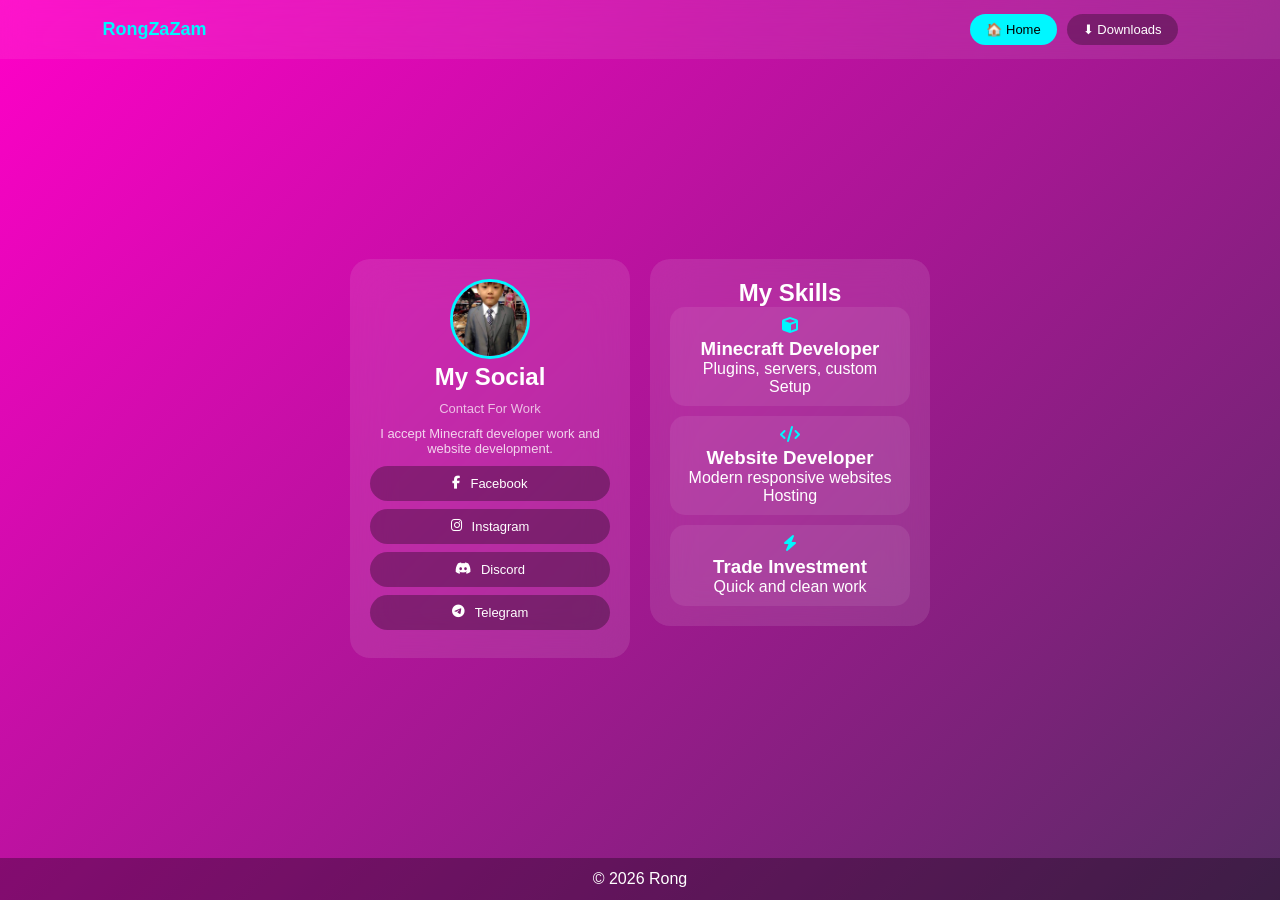
==== index.html @ 2b0e3d94 "Add files via upload" ====
<!DOCTYPE html>
<html lang="en">
<head>
<meta charset="UTF-8">
<meta name="viewport" content="width=device-width, initial-scale=1.0">
<title>RongZaZam</title>

<link rel="stylesheet" href="https://cdnjs.cloudflare.com/ajax/libs/font-awesome/6.5.0/css/all.min.css">
<link rel="stylesheet" href="style.css">
</head>

<body>

<div class="bg"></div>

<nav class="navbar">
    <h1 class="logo">RongZaZam</h1>

    <div class="nav-links">
        <a href="index.html" class="nav-btn active">🏠 Home</a>
        <a href="download.html" class="nav-btn">⬇ Downloads</a>
    </div>
</nav>

<section>
    <div class="container">

        <div class="glass-card">

            <img src="rong.png" class="avatar">

            <h2>My Social</h2>
            <p class="tag">Contact For Work</p>

            <p class="work-text">
                I accept Minecraft developer work and website development.
            </p>

            <div class="socials">

                <a href="https://www.facebook.com/rong.zazam/" class="social-btn fb">
                    <i class="fa-brands fa-facebook-f"></i> Facebook
                </a>

                <a href="https://www.instagram.com/rongzazam?igsh=MXVvOTlrZjE0a3ZzOQ%3D%3D&utm_source=qr" class="social-btn ig">
                    <i class="fa-brands fa-instagram"></i> Instagram
                </a>

                <a href="https://discord.gg/sbWybHyK" class="social-btn dc">
                    <i class="fa-brands fa-discord"></i> Discord
                </a>

                <a href="https://t.me/rong_kim" class="social-btn tg">
                    <i class="fa-brands fa-telegram"></i> Telegram
                </a>

            </div>

        </div>

        <div class="glass-card">

            <h2>My Skills</h2>

            <div class="features">

                <div class="feature-card">
                    <i class="fa-solid fa-cube"></i>
                    <h3>Minecraft Developer</h3>
                    <p>Plugins, servers, custom Setup</p>
                </div>

                <div class="feature-card">
                    <i class="fa-solid fa-code"></i>
                    <h3>Website Developer</h3>
                    <p>Modern responsive websites Hosting</p>
                </div>

                <div class="feature-card">
                    <i class="fa-solid fa-bolt"></i>
                    <h3>Trade Investment</h3>
                    <p>Quick and clean work</p>
                </div>

            </div>

        </div>

    </div>
</section>

<footer>
    <p>© 2026 Rong</p>
</footer>

<script src="script.js"></script>

</body>
</html>
---- style.css ----
* {
    margin: 0;
    padding: 0;
    box-sizing: border-box;
    font-family: 'Segoe UI', sans-serif;
}

body {
    color: white;
    min-height: 100vh;
    display: flex;
    flex-direction: column;
    overflow-x: hidden;
}

.bg {
    position: fixed;
    width: 100%;
    height: 100%;
    background: linear-gradient(-45deg, #0f2027, #00f7ff, #203a43, #ff00c8);
    background-size: 400% 400%;
    animation: move 10s ease infinite;
    z-index: -1;
}

@keyframes move {
    0% {background-position: 0%}
    50% {background-position: 100%}
    100% {background-position: 0%}
}

.navbar {
    display: flex;
    justify-content: space-between;
    align-items: center;
    padding: 14px 8%;
    background: rgba(255,255,255,0.08);
    backdrop-filter: blur(15px);
}

.logo {
    font-size: 18px;
    color: #00f7ff;
}

.nav-links {
    display: flex;
    gap: 10px;
}

.nav-btn {
    padding: 8px 16px;
    border-radius: 25px;
    text-decoration: none;
    color: white;
    background: rgba(0,0,0,0.3);
    font-size: 13px;
}

.nav-btn:hover {
    background: #00f7ff;
    color: black;
}

.nav-btn.active {
    background: #00f7ff;
    color: black;
}

section {
    flex: 1;
    display: flex;
    justify-content: center;
    align-items: center;
    padding: 20px;
}

.container {
    display: flex;
    gap: 20px;
    align-items: flex-start;
    justify-content: center;
}

.glass-card {
    width: 280px;
    background: rgba(255,255,255,0.1);
    backdrop-filter: blur(20px);
    border-radius: 20px;
    padding: 20px;
    text-align: center;
}

.avatar {
    width: 80px;
    height: 80px;
    border-radius: 50%;
    object-fit: cover;
    border: 3px solid #00f7ff;
}

.tag {
    opacity: 0.7;
    font-size: 13px;
    margin: 10px 0;
}

.work-text {
    font-size: 13px;
    opacity: 0.8;
    margin-bottom: 10px;
}

.socials {
    margin-top: 10px;
}

.social-btn {
    display: flex;
    justify-content: center;
    gap: 10px;
    margin: 8px auto;
    padding: 10px;
    border-radius: 25px;
    text-decoration: none;
    color: white;
    background: rgba(0,0,0,0.3);
    font-size: 13px;
}

.fb:hover { background: #1877F2; }
.ig:hover { background: #E1306C; }
.dc:hover { background: #5865F2; }
.tg:hover { background: #24A1DE; }

.features {
    display: flex;
    flex-direction: column;
    gap: 10px;
}

.feature-card {
    background: rgba(255,255,255,0.08);
    padding: 10px;
    border-radius: 15px;
}

.feature-card i {
    color: #00f7ff;
    margin-bottom: 5px;
}

.downloads {
    margin-top: 10px;
}

.download-item {
    background: rgba(255,255,255,0.08);
    padding: 12px;
    border-radius: 15px;
    margin-top: 10px;
}

.download-btn {
    display: inline-block;
    padding: 8px 14px;
    margin-top: 8px;
    background: #00f7ff;
    color: black;
    border-radius: 20px;
    text-decoration: none;
    font-size: 13px;
}

.download-btn.disabled {
    background: gray;
    pointer-events: none;
    opacity: 0.6;
}

footer {
    text-align: center;
    padding: 12px;
    background: rgba(0,0,0,0.3);
    margin-top: auto;
}

@media(max-width: 700px) {
    .container {
        flex-direction: column;
        align-items: center;
    }

    .glass-card {
        width: 90%;
    }
}
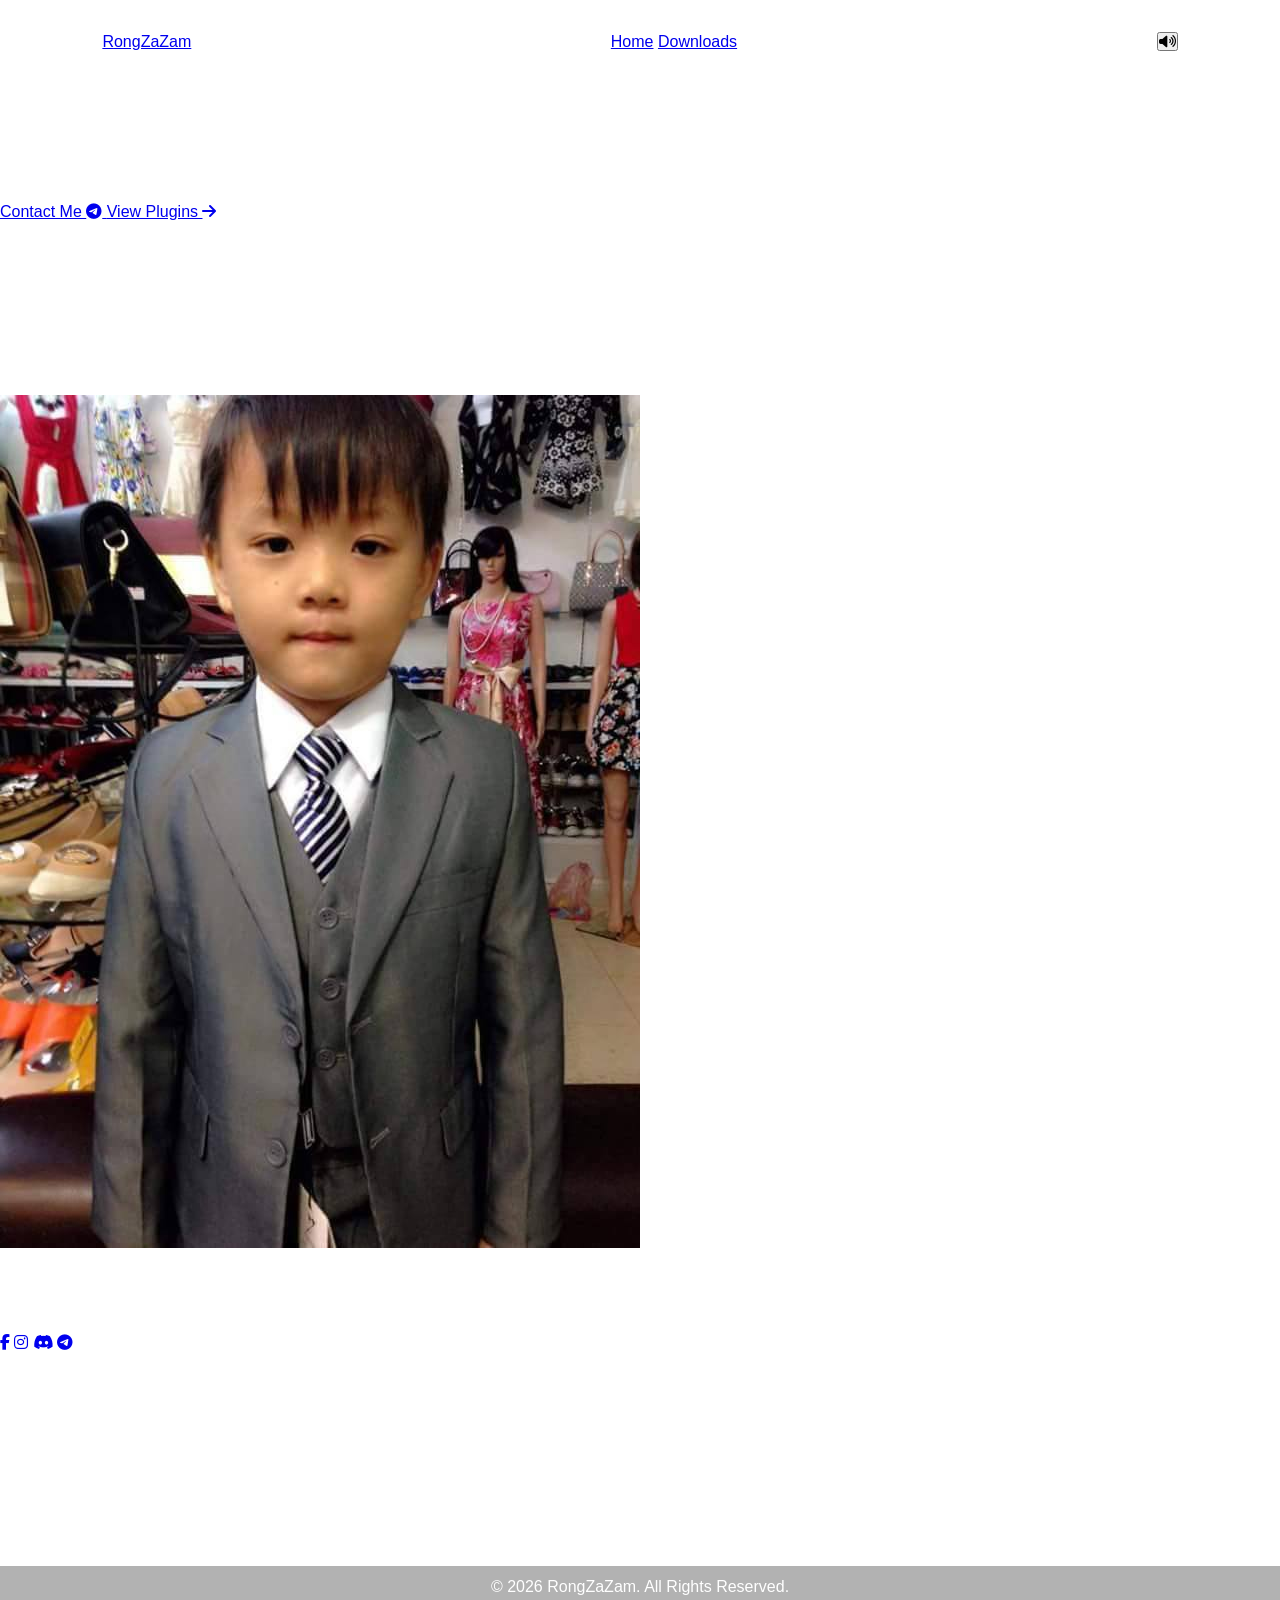
==== commit aaabf622: "Update index.html" ====
--- a/index.html
+++ b/index.html
@@ -3,7 +3,7 @@
 <head>
 <meta charset="UTF-8">
 <meta name="viewport" content="width=device-width, initial-scale=1.0">
-<title>RongZaZam</title>
+<title>RongZaZam |</title>
 
 <link rel="stylesheet" href="https://cdnjs.cloudflare.com/ajax/libs/font-awesome/6.5.0/css/all.min.css">
 <link rel="stylesheet" href="style.css">
@@ -11,89 +11,150 @@
 
 <body>
 
-<div class="bg"></div>
+<div class="bg-grid"></div>
+<div class="glow glow-1"></div>
+<div class="glow glow-2"></div>
+
+<audio id="bgMusic" src="song.mp3" loop autoplay></audio>
+
+<div class="loader" id="loader">
+    <div class="loader-box">
+        <span></span>
+        <p>Loading...</p>
+    </div>
+</div>
 
 <nav class="navbar">
-    <h1 class="logo">RongZaZam</h1>
+    <a href="index.html" class="brand">
+        <span>R</span>ongZaZam
+    </a>
 
-    <div class="nav-links">
-        <a href="index.html" class="nav-btn active">🏠 Home</a>
-        <a href="download.html" class="nav-btn">⬇ Downloads</a>
+    <div class="nav-menu">
+        <a href="index.html" class="active">Home</a>
+        <a href="download.html">Downloads</a>
     </div>
+
+    <button class="music-btn" onclick="toggleMusic()" id="musicBtn">
+        <i class="fa-solid fa-volume-high"></i>
+    </button>
 </nav>
 
-<section>
-    <div class="container">
+<main class="hero">
 
-        <div class="glass-card">
+    <div class="hero-left">
+        <p class="mini-title">Minecraft Dev • Web Dev • Creator</p>
 
-            <img src="rong.png" class="avatar">
+        <h1>
+            Building Clean<br>
+            <span>Digital Systems</span>
+        </h1>
 
-            <h2>My Social</h2>
-            <p class="tag">Contact For Work</p>
+        <h2 class="typing-line">
+            I am <span id="typingText"></span>
+        </h2>
 
-            <p class="work-text">
-                I accept Minecraft developer work and website development.
-            </p>
+        <p class="hero-desc">
+            I create Minecraft server setups custom plugins modern websites,
+            dashboards stores and online systems for communities and creators.
+        </p>
 
-            <div class="socials">
+        <div class="hero-buttons">
+            <a href="https://t.me/rong_kim" class="primary-btn">
+                Contact Me
+                <i class="fa-brands fa-telegram"></i>
+            </a>
 
-                <a href="https://www.facebook.com/rong.zazam/" class="social-btn fb">
-                    <i class="fa-brands fa-facebook-f"></i> Facebook
-                </a>
+            <a href="download.html" class="secondary-btn">
+                View Plugins
+                <i class="fa-solid fa-arrow-right"></i>
+            </a>
+        </div>
 
-                <a href="https://www.instagram.com/rongzazam?igsh=MXVvOTlrZjE0a3ZzOQ%3D%3D&utm_source=qr" class="social-btn ig">
-                    <i class="fa-brands fa-instagram"></i> Instagram
-                </a>
-
-                <a href="https://discord.gg/sbWybHyK" class="social-btn dc">
-                    <i class="fa-brands fa-discord"></i> Discord
-                </a>
-
-                <a href="https://t.me/rong_kim" class="social-btn tg">
-                    <i class="fa-brands fa-telegram"></i> Telegram
-                </a>
-
+        <div class="stats">
+            <div class="stat-box">
+                <i class="fa-solid fa-server"></i>
+                <h3>Minecraft Systems</h3>
+                <p>Custom plugins server setup ranks configs and gameplay systems.</p>
             </div>
 
+            <div class="stat-box">
+                <i class="fa-solid fa-laptop-code"></i>
+                <h3>Web Development</h3>
+                <p>Modern responsive websites hosting panels and clean UI pages.</p>
+            </div>
+
+            <div class="stat-box">
+                <i class="fa-solid fa-bolt"></i>
+                <h3>Fast Delivery</h3>
+                <p>Quick response active support clean work and smooth results.</p>
+            </div>
+        </div>
+    </div>
+
+    <div class="hero-right">
+        <div class="profile-card">
+            <div class="profile-banner"></div>
+
+            <div class="profile-content">
+                <img src="rong.png" class="profile-img" alt="RongZaZam">
+
+                <h2>RongZaZam</h2>
+                <p class="role">Developer & Creator</p>
+
+                <div class="available">
+                    <span></span>
+                    Available for work
+                </div>
+
+                <div class="profile-tags">
+                    <small>Minecraft</small>
+                    <small>Website</small>
+                    <small>Plugins</small>
+                </div>
+
+                <div class="social-grid">
+                    <a href="https://www.facebook.com/rong.zazam/"><i class="fa-brands fa-facebook-f"></i></a>
+                    <a href="https://www.instagram.com/rongzazam?igsh=MXVvOTlrZjE0a3ZzOQ%3D%3D&utm_source=qr"><i class="fa-brands fa-instagram"></i></a>
+                    <a href="https://discord.gg/sbWybHyK"><i class="fa-brands fa-discord"></i></a>
+                    <a href="https://t.me/rong_kim"><i class="fa-brands fa-telegram"></i></a>
+                </div>
+            </div>
+        </div>
+    </div>
+
+</main>
+
+<section class="services">
+    <div class="section-title">
+        <p>Services</p>
+        <h2>What I Can Build</h2>
+    </div>
+
+    <div class="service-grid">
+        <div class="service-card">
+            <div class="service-icon"><i class="fa-solid fa-cube"></i></div>
+            <h3>Minecraft Server Setup</h3>
+            <p>Ranks, permissions plugins shops crates menus configs and protection.</p>
         </div>
 
-        <div class="glass-card">
-
-            <h2>My Skills</h2>
-
-            <div class="features">
-
-                <div class="feature-card">
-                    <i class="fa-solid fa-cube"></i>
-                    <h3>Minecraft Developer</h3>
-                    <p>Plugins, servers, custom Setup</p>
-                </div>
-
-                <div class="feature-card">
-                    <i class="fa-solid fa-code"></i>
-                    <h3>Website Developer</h3>
-                    <p>Modern responsive websites Hosting</p>
-                </div>
-
-                <div class="feature-card">
-                    <i class="fa-solid fa-bolt"></i>
-                    <h3>Trade Investment</h3>
-                    <p>Quick and clean work</p>
-                </div>
-
-            </div>
-
+        <div class="service-card">
+            <div class="service-icon"><i class="fa-solid fa-code"></i></div>
+            <h3>Website Development</h3>
+            <p>Portfolio store landing page dashboard login/register and responsive UI.</p>
         </div>
 
+        <div class="service-card">
+            <div class="service-icon"><i class="fa-solid fa-wand-magic-sparkles"></i></div>
+            <h3>Custom Systems</h3>
+            <p>Order systems Discord/Telegram links payment flow panels and automation ideas.</p>
+        </div>
     </div>
 </section>
 
 <footer>
-    <p>© 2026 Rong</p>
+    <p>© 2026 RongZaZam. All Rights Reserved.</p>
 </footer>
 
 <script src="script.js"></script>
-
 </body>
-</html>+</html>
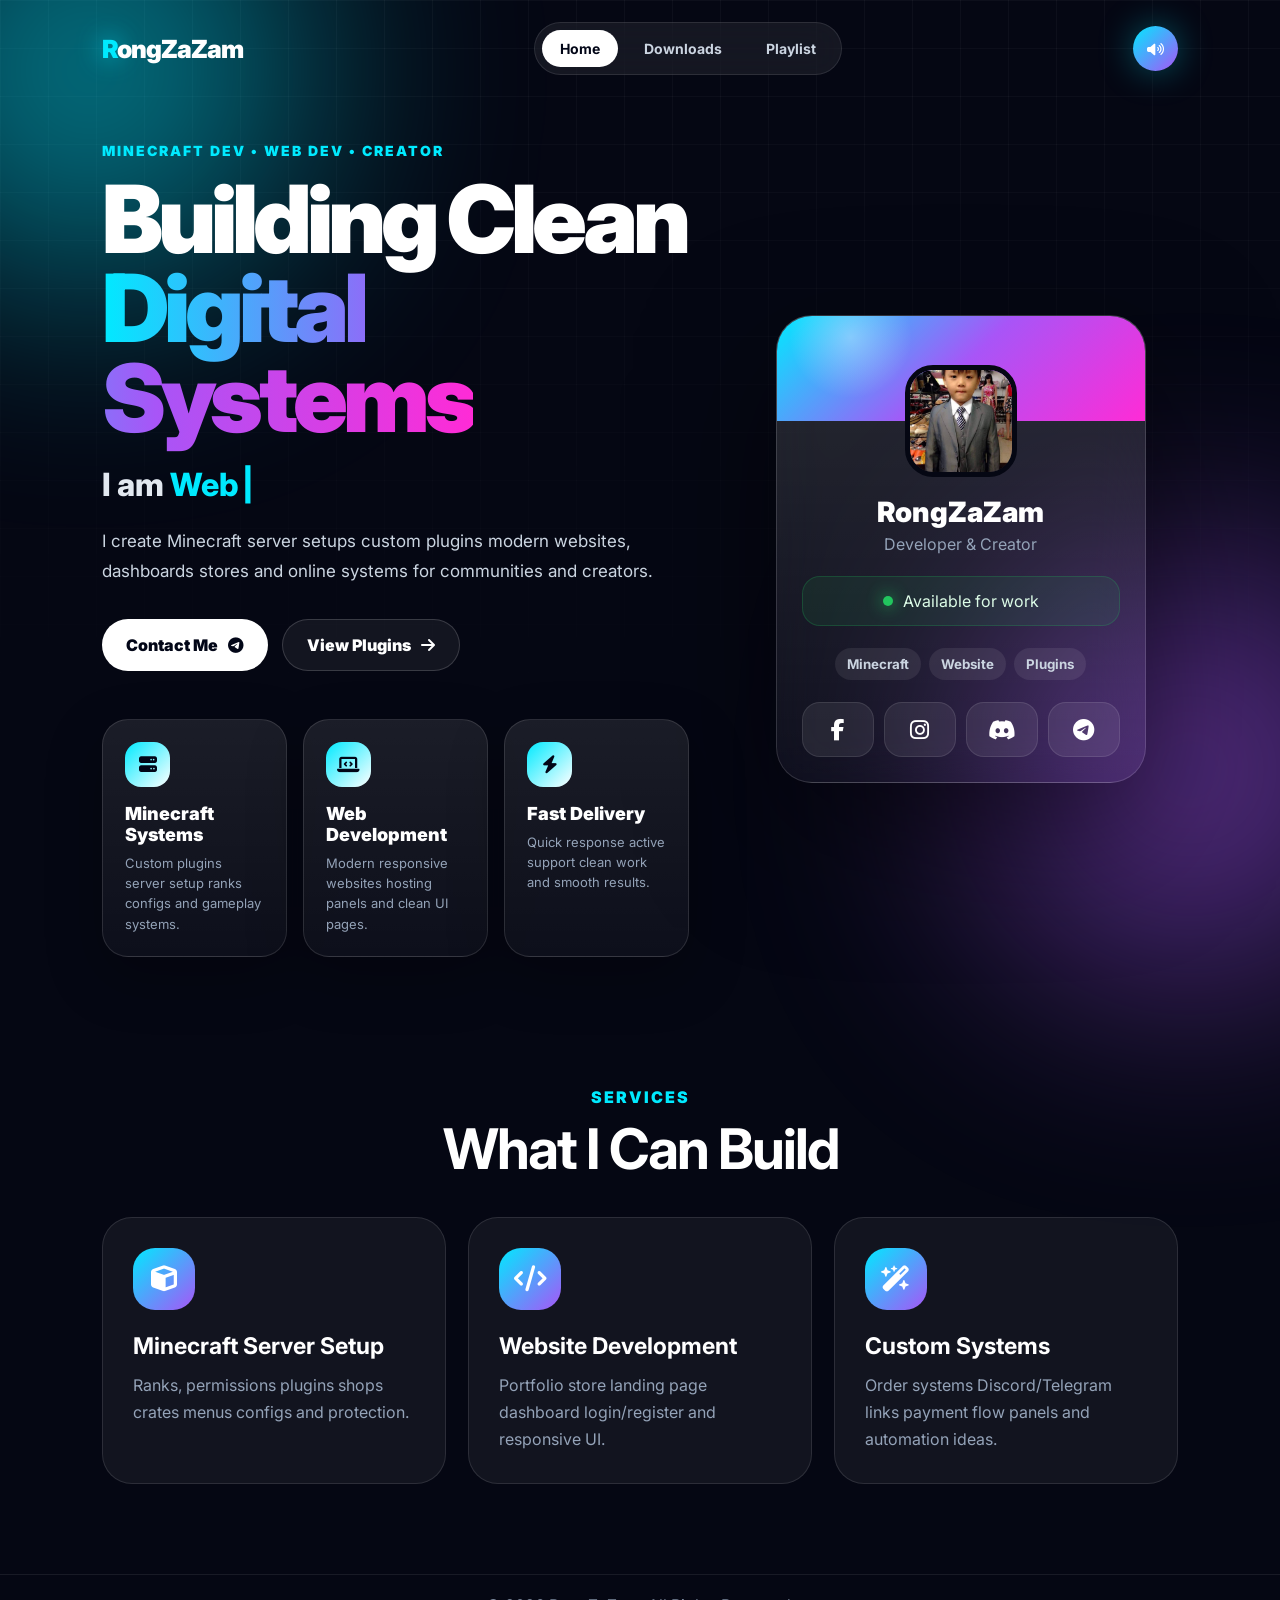
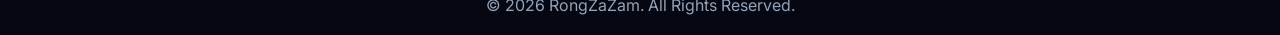
==== commit 3b6423aa: "Update index.html" ====
--- a/index.html
+++ b/index.html
@@ -32,6 +32,7 @@
     <div class="nav-menu">
         <a href="index.html" class="active">Home</a>
         <a href="download.html">Downloads</a>
+        <a href="playlist.html">Playlist</a>
     </div>
 
     <button class="music-btn" onclick="toggleMusic()" id="musicBtn">
--- a/style.css
+++ b/style.css
@@ -1,197 +1,660 @@
+@import url('https://fonts.googleapis.com/css2?family=Inter:wght@400;500;600;700;800;900&display=swap');
+
 * {
     margin: 0;
     padding: 0;
     box-sizing: border-box;
-    font-family: 'Segoe UI', sans-serif;
+    font-family: Inter, "Segoe UI", Arial, sans-serif;
+}
+
+html {
+    scroll-behavior: smooth;
 }
 
 body {
+    min-height: 100vh;
+    background: #050713;
     color: white;
-    min-height: 100vh;
-    display: flex;
-    flex-direction: column;
     overflow-x: hidden;
 }
 
-.bg {
+.bg-grid {
     position: fixed;
+    inset: 0;
+    background:
+        linear-gradient(rgba(255,255,255,0.035) 1px, transparent 1px),
+        linear-gradient(90deg, rgba(255,255,255,0.035) 1px, transparent 1px);
+    background-size: 48px 48px;
+    mask-image: linear-gradient(to bottom, black, transparent 85%);
+    z-index: -5;
+}
+
+.glow {
+    position: fixed;
+    width: 420px;
+    height: 420px;
+    border-radius: 50%;
+    filter: blur(120px);
+    opacity: 0.5;
+    z-index: -4;
+}
+
+.glow-1 {
+    top: -140px;
+    left: -120px;
+    background: #00eaff;
+}
+
+.glow-2 {
+    right: -120px;
+    bottom: -80px;
+    background: #a855f7;
+}
+
+.loader {
+    position: fixed;
+    inset: 0;
+    background: #050713;
+    display: flex;
+    align-items: center;
+    justify-content: center;
+    z-index: 999;
+    transition: 0.4s ease;
+}
+
+.loader.hide {
+    opacity: 0;
+    pointer-events: none;
+}
+
+.loader-box {
+    text-align: center;
+}
+
+.loader-box span {
+    display: block;
+    width: 48px;
+    height: 48px;
+    margin: 0 auto 14px;
+    border: 4px solid rgba(255,255,255,0.12);
+    border-top-color: #00eaff;
+    border-radius: 50%;
+    animation: spin 0.8s linear infinite;
+}
+
+.loader-box p {
+    color: #94a3b8;
+    font-size: 14px;
+}
+
+@keyframes spin {
+    to { transform: rotate(360deg); }
+}
+
+.navbar {
     width: 100%;
-    height: 100%;
-    background: linear-gradient(-45deg, #0f2027, #00f7ff, #203a43, #ff00c8);
-    background-size: 400% 400%;
-    animation: move 10s ease infinite;
-    z-index: -1;
-}
-
-@keyframes move {
-    0% {background-position: 0%}
-    50% {background-position: 100%}
-    100% {background-position: 0%}
-}
-
-.navbar {
-    display: flex;
+    padding: 22px 8%;
+    display: flex;
+    align-items: center;
     justify-content: space-between;
-    align-items: center;
-    padding: 14px 8%;
-    background: rgba(255,255,255,0.08);
-    backdrop-filter: blur(15px);
-}
-
-.logo {
-    font-size: 18px;
-    color: #00f7ff;
-}
-
-.nav-links {
-    display: flex;
-    gap: 10px;
-}
-
-.nav-btn {
-    padding: 8px 16px;
-    border-radius: 25px;
+    gap: 18px;
+    position: relative;
+    z-index: 10;
+}
+
+.brand {
     text-decoration: none;
     color: white;
-    background: rgba(0,0,0,0.3);
+    font-size: 25px;
+    font-weight: 900;
+    letter-spacing: -1px;
+}
+
+.brand span {
+    color: #00eaff;
+    text-shadow: 0 0 25px rgba(0,234,255,0.8);
+}
+
+.nav-menu {
+    display: flex;
+    align-items: center;
+    gap: 8px;
+    padding: 7px;
+    border-radius: 999px;
+    background: rgba(255,255,255,0.065);
+    border: 1px solid rgba(255,255,255,0.1);
+    backdrop-filter: blur(18px);
+}
+
+.nav-menu a {
+    text-decoration: none;
+    color: #cbd5e1;
+    padding: 10px 18px;
+    border-radius: 999px;
+    font-size: 14px;
+    font-weight: 700;
+    transition: 0.25s ease;
+}
+
+.nav-menu a:hover,
+.nav-menu a.active {
+    background: white;
+    color: #020617;
+}
+
+.music-btn {
+    width: 45px;
+    height: 45px;
+    border: none;
+    border-radius: 50%;
+    cursor: pointer;
+    color: white;
+    background: linear-gradient(135deg, #00eaff, #a855f7);
+    box-shadow: 0 0 35px rgba(0,234,255,0.35);
+    transition: 0.25s ease;
+}
+
+.music-btn:hover {
+    transform: translateY(-3px) scale(1.05);
+}
+
+.hero {
+    min-height: calc(100vh - 100px);
+    padding: 45px 8% 70px;
+    display: grid;
+    grid-template-columns: 1.15fr 0.85fr;
+    gap: 55px;
+    align-items: center;
+}
+
+.mini-title {
+    color: #00eaff;
+    font-size: 14px;
+    font-weight: 900;
+    letter-spacing: 2px;
+    text-transform: uppercase;
+    margin-bottom: 16px;
+}
+
+.hero-left h1 {
+    font-size: clamp(50px, 8vw, 94px);
+    line-height: 0.95;
+    letter-spacing: -5px;
+    font-weight: 900;
+}
+
+.hero-left h1 span {
+    background: linear-gradient(90deg, #00eaff, #a855f7, #ff2bd6);
+    -webkit-background-clip: text;
+    color: transparent;
+}
+
+.typing-line {
+    margin-top: 22px;
+    font-size: clamp(20px, 3vw, 32px);
+    color: #e2e8f0;
+    font-weight: 800;
+}
+
+.typing-line span {
+    color: #00eaff;
+}
+
+.typing-line span::after {
+    content: "|";
+    margin-left: 3px;
+    animation: blink 0.8s infinite;
+}
+
+@keyframes blink {
+    50% { opacity: 0; }
+}
+
+.hero-desc {
+    max-width: 610px;
+    margin-top: 22px;
+    color: #cbd5e1;
+    font-size: 17px;
+    line-height: 1.8;
+}
+
+.hero-buttons {
+    display: flex;
+    gap: 14px;
+    margin-top: 32px;
+    flex-wrap: wrap;
+}
+
+.primary-btn,
+.secondary-btn {
+    text-decoration: none;
+    padding: 15px 24px;
+    border-radius: 999px;
+    font-weight: 900;
+    transition: 0.25s ease;
+    display: inline-flex;
+    align-items: center;
+    gap: 10px;
+}
+
+.primary-btn {
+    color: #020617;
+    background: white;
+}
+
+.secondary-btn {
+    color: white;
+    background: rgba(255,255,255,0.06);
+    border: 1px solid rgba(255,255,255,0.16);
+}
+
+.primary-btn:hover,
+.secondary-btn:hover {
+    transform: translateY(-5px);
+}
+
+.stats {
+    display: grid;
+    grid-template-columns: repeat(3, 1fr);
+    gap: 16px;
+    margin-top: 48px;
+}
+
+.stat-box {
+    padding: 22px;
+    border-radius: 26px;
+    background: linear-gradient(180deg, rgba(255,255,255,0.09), rgba(255,255,255,0.035));
+    border: 1px solid rgba(255,255,255,0.12);
+    box-shadow: 0 20px 55px rgba(0,0,0,0.28);
+    transition: 0.25s ease;
+}
+
+.stat-box:hover {
+    transform: translateY(-7px);
+    border-color: rgba(0,234,255,0.45);
+}
+
+.stat-box i {
+    width: 45px;
+    height: 45px;
+    display: grid;
+    place-items: center;
+    margin-bottom: 16px;
+    border-radius: 16px;
+    color: #020617;
+    background: linear-gradient(135deg, #00eaff, #ffffff);
+    font-size: 18px;
+}
+
+.stat-box h3 {
+    color: white;
+    font-size: 18px;
+    font-weight: 900;
+    margin-bottom: 8px;
+}
+
+.stat-box p {
+    color: #94a3b8;
     font-size: 13px;
-}
-
-.nav-btn:hover {
-    background: #00f7ff;
-    color: black;
-}
-
-.nav-btn.active {
-    background: #00f7ff;
-    color: black;
-}
-
-section {
-    flex: 1;
+    line-height: 1.55;
+}
+
+.hero-right {
+    display: flex;
+    justify-content: center;
+}
+
+.profile-card {
+    width: 370px;
+    border-radius: 36px;
+    overflow: hidden;
+    background: linear-gradient(180deg, rgba(255,255,255,0.14), rgba(255,255,255,0.04));
+    border: 1px solid rgba(255,255,255,0.14);
+    backdrop-filter: blur(28px);
+    box-shadow: 0 45px 130px rgba(0,0,0,0.5);
+    transition: 0.3s ease;
+}
+
+.profile-card:hover {
+    transform: translateY(-8px);
+}
+
+.profile-banner {
+    height: 105px;
+    background:
+        radial-gradient(circle at 20% 20%, rgba(255,255,255,0.35), transparent 20%),
+        linear-gradient(135deg, #00eaff, #a855f7, #ff2bd6);
+}
+
+.profile-content {
+    padding: 0 25px 25px;
+    text-align: center;
+}
+
+.profile-img {
+    width: 112px;
+    height: 112px;
+    border-radius: 28px;
+    object-fit: cover;
+    border: 5px solid #050713;
+    margin-top: -56px;
+}
+
+.profile-content h2 {
+    margin-top: 14px;
+    font-size: 28px;
+    font-weight: 900;
+}
+
+.role {
+    color: #94a3b8;
+    margin-top: 5px;
+}
+
+.available {
+    margin: 22px 0;
+    padding: 14px;
+    border-radius: 18px;
+    background: rgba(34,197,94,0.09);
+    border: 1px solid rgba(34,197,94,0.22);
+    color: #dcfce7;
     display: flex;
     justify-content: center;
     align-items: center;
-    padding: 20px;
-}
-
-.container {
-    display: flex;
-    gap: 20px;
-    align-items: flex-start;
+    gap: 10px;
+}
+
+.available span {
+    width: 10px;
+    height: 10px;
+    background: #22c55e;
+    border-radius: 50%;
+    box-shadow: 0 0 16px #22c55e;
+}
+
+.profile-tags {
+    display: flex;
     justify-content: center;
-}
-
-.glass-card {
-    width: 280px;
-    background: rgba(255,255,255,0.1);
-    backdrop-filter: blur(20px);
-    border-radius: 20px;
+    gap: 8px;
+    flex-wrap: wrap;
+    margin-bottom: 22px;
+}
+
+.profile-tags small {
+    padding: 8px 12px;
+    border-radius: 999px;
+    background: rgba(255,255,255,0.08);
+    color: #cbd5e1;
+    font-weight: 700;
+}
+
+.social-grid {
+    display: grid;
+    grid-template-columns: repeat(4, 1fr);
+    gap: 10px;
+}
+
+.social-grid a {
+    height: 55px;
+    display: grid;
+    place-items: center;
+    border-radius: 18px;
+    color: white;
+    text-decoration: none;
+    font-size: 22px;
+    background: rgba(255,255,255,0.08);
+    border: 1px solid rgba(255,255,255,0.1);
+    transition: 0.25s ease;
+}
+
+.social-grid a:hover {
+    background: white;
+    color: #020617;
+    transform: translateY(-5px);
+}
+
+.services {
+    padding: 60px 8% 90px;
+}
+
+.section-title {
+    text-align: center;
+    margin-bottom: 34px;
+}
+
+.section-title p {
+    color: #00eaff;
+    font-weight: 900;
+    text-transform: uppercase;
+    letter-spacing: 2px;
+}
+
+.section-title h2 {
+    margin-top: 8px;
+    font-size: clamp(34px, 5vw, 56px);
+    letter-spacing: -2px;
+}
+
+.service-grid {
+    display: grid;
+    grid-template-columns: repeat(3, 1fr);
+    gap: 22px;
+}
+
+.service-card {
+    padding: 30px;
+    border-radius: 30px;
+    background: rgba(255,255,255,0.055);
+    border: 1px solid rgba(255,255,255,0.11);
+    transition: 0.25s ease;
+}
+
+.service-card:hover {
+    transform: translateY(-8px);
+    background: rgba(255,255,255,0.09);
+    border-color: rgba(0,234,255,0.35);
+}
+
+.service-icon {
+    width: 62px;
+    height: 62px;
+    display: grid;
+    place-items: center;
+    border-radius: 22px;
+    background: linear-gradient(135deg, #00eaff, #a855f7);
+    font-size: 26px;
+    margin-bottom: 22px;
+}
+
+.service-card h3 {
+    font-size: 23px;
+    margin-bottom: 12px;
+}
+
+.service-card p {
+    color: #94a3b8;
+    line-height: 1.7;
+}
+
+.download-page {
+    min-height: calc(100vh - 100px);
+    padding: 70px 8% 90px;
+}
+
+.page-header {
+    text-align: center;
+    max-width: 720px;
+    margin: 0 auto 44px;
+}
+
+.page-header h1 {
+    font-size: clamp(52px, 8vw, 90px);
+    letter-spacing: -4px;
+    font-weight: 900;
+    background: linear-gradient(90deg, #fff, #00eaff, #a855f7);
+    -webkit-background-clip: text;
+    color: transparent;
+}
+
+.page-header p {
+    color: #94a3b8;
+    line-height: 1.8;
+    font-size: 16px;
+}
+
+.plugin-grid {
+    display: grid;
+    grid-template-columns: repeat(2, minmax(270px, 430px));
+    gap: 24px;
+    justify-content: center;
+}
+
+.plugin-card {
+    padding: 30px;
+    border-radius: 34px;
+    background: linear-gradient(180deg, rgba(255,255,255,0.09), rgba(255,255,255,0.035));
+    border: 1px solid rgba(255,255,255,0.13);
+    text-align: center;
+    transition: 0.25s ease;
+}
+
+.plugin-card:hover {
+    transform: translateY(-8px);
+    border-color: rgba(0,234,255,0.35);
+}
+
+.plugin-icon {
+    width: 82px;
+    height: 82px;
+    margin: 0 auto 20px;
+    border-radius: 26px;
+    display: grid;
+    place-items: center;
+    background: linear-gradient(135deg, #00eaff, #a855f7);
+    font-size: 34px;
+}
+
+.plugin-card h2 {
+    font-size: 30px;
+    font-weight: 900;
+}
+
+.plugin-card p {
+    margin: 12px 0 22px;
+    color: #94a3b8;
+    line-height: 1.7;
+}
+
+.plugin-info {
+    display: grid;
+    gap: 9px;
+    margin-bottom: 22px;
+}
+
+.plugin-info span {
+    padding: 11px 13px;
+    border-radius: 15px;
+    background: rgba(255,255,255,0.07);
+    color: #cbd5e1;
+    font-size: 13px;
+    display: flex;
+    align-items: center;
+    justify-content: center;
+    gap: 8px;
+}
+
+.plugin-btn {
+    display: inline-block;
+    text-decoration: none;
+    padding: 13px 24px;
+    border-radius: 999px;
+    background: white;
+    color: #020617;
+    font-weight: 900;
+}
+
+.plugin-btn.disabled {
+    background: #64748b;
+    color: white;
+    pointer-events: none;
+    opacity: 0.8;
+}
+
+footer {
     padding: 20px;
     text-align: center;
-}
-
-.avatar {
-    width: 80px;
-    height: 80px;
-    border-radius: 50%;
-    object-fit: cover;
-    border: 3px solid #00f7ff;
-}
-
-.tag {
-    opacity: 0.7;
-    font-size: 13px;
-    margin: 10px 0;
-}
-
-.work-text {
-    font-size: 13px;
-    opacity: 0.8;
-    margin-bottom: 10px;
-}
-
-.socials {
-    margin-top: 10px;
-}
-
-.social-btn {
-    display: flex;
-    justify-content: center;
-    gap: 10px;
-    margin: 8px auto;
-    padding: 10px;
-    border-radius: 25px;
-    text-decoration: none;
-    color: white;
-    background: rgba(0,0,0,0.3);
-    font-size: 13px;
-}
-
-.fb:hover { background: #1877F2; }
-.ig:hover { background: #E1306C; }
-.dc:hover { background: #5865F2; }
-.tg:hover { background: #24A1DE; }
-
-.features {
-    display: flex;
-    flex-direction: column;
-    gap: 10px;
-}
-
-.feature-card {
-    background: rgba(255,255,255,0.08);
-    padding: 10px;
-    border-radius: 15px;
-}
-
-.feature-card i {
-    color: #00f7ff;
-    margin-bottom: 5px;
-}
-
-.downloads {
-    margin-top: 10px;
-}
-
-.download-item {
-    background: rgba(255,255,255,0.08);
-    padding: 12px;
-    border-radius: 15px;
-    margin-top: 10px;
-}
-
-.download-btn {
-    display: inline-block;
-    padding: 8px 14px;
-    margin-top: 8px;
-    background: #00f7ff;
-    color: black;
-    border-radius: 20px;
-    text-decoration: none;
-    font-size: 13px;
-}
-
-.download-btn.disabled {
-    background: gray;
-    pointer-events: none;
-    opacity: 0.6;
-}
-
-footer {
-    text-align: center;
-    padding: 12px;
-    background: rgba(0,0,0,0.3);
-    margin-top: auto;
-}
-
-@media(max-width: 700px) {
-    .container {
-        flex-direction: column;
-        align-items: center;
-    }
-
-    .glass-card {
-        width: 90%;
-    }
-}+    color: #94a3b8;
+    border-top: 1px solid rgba(255,255,255,0.08);
+}
+
+@media(max-width: 1100px) {
+    .stats {
+        grid-template-columns: 1fr;
+    }
+}
+
+@media(max-width: 950px) {
+    .hero {
+        grid-template-columns: 1fr;
+        text-align: center;
+    }
+
+    .hero-desc {
+        margin-left: auto;
+        margin-right: auto;
+    }
+
+    .hero-buttons {
+        justify-content: center;
+    }
+
+    .service-grid,
+    .plugin-grid {
+        grid-template-columns: 1fr;
+    }
+}
+
+@media(max-width: 620px) {
+    .navbar {
+        padding: 16px 5%;
+        gap: 10px;
+    }
+
+    .brand {
+        font-size: 18px;
+    }
+
+    .nav-menu a {
+        padding: 8px 11px;
+        font-size: 12px;
+    }
+
+    .music-btn {
+        width: 38px;
+        height: 38px;
+    }
+
+    .hero {
+        padding: 28px 5% 55px;
+    }
+
+    .hero-left h1 {
+        letter-spacing: -2.5px;
+    }
+
+    .primary-btn,
+    .secondary-btn {
+        width: 100%;
+        justify-content: center;
+    }
+
+    .profile-card {
+        width: 100%;
+    }
+
+    .services,
+    .download-page {
+        padding-left: 5%;
+        padding-right: 5%;
+    }
+}
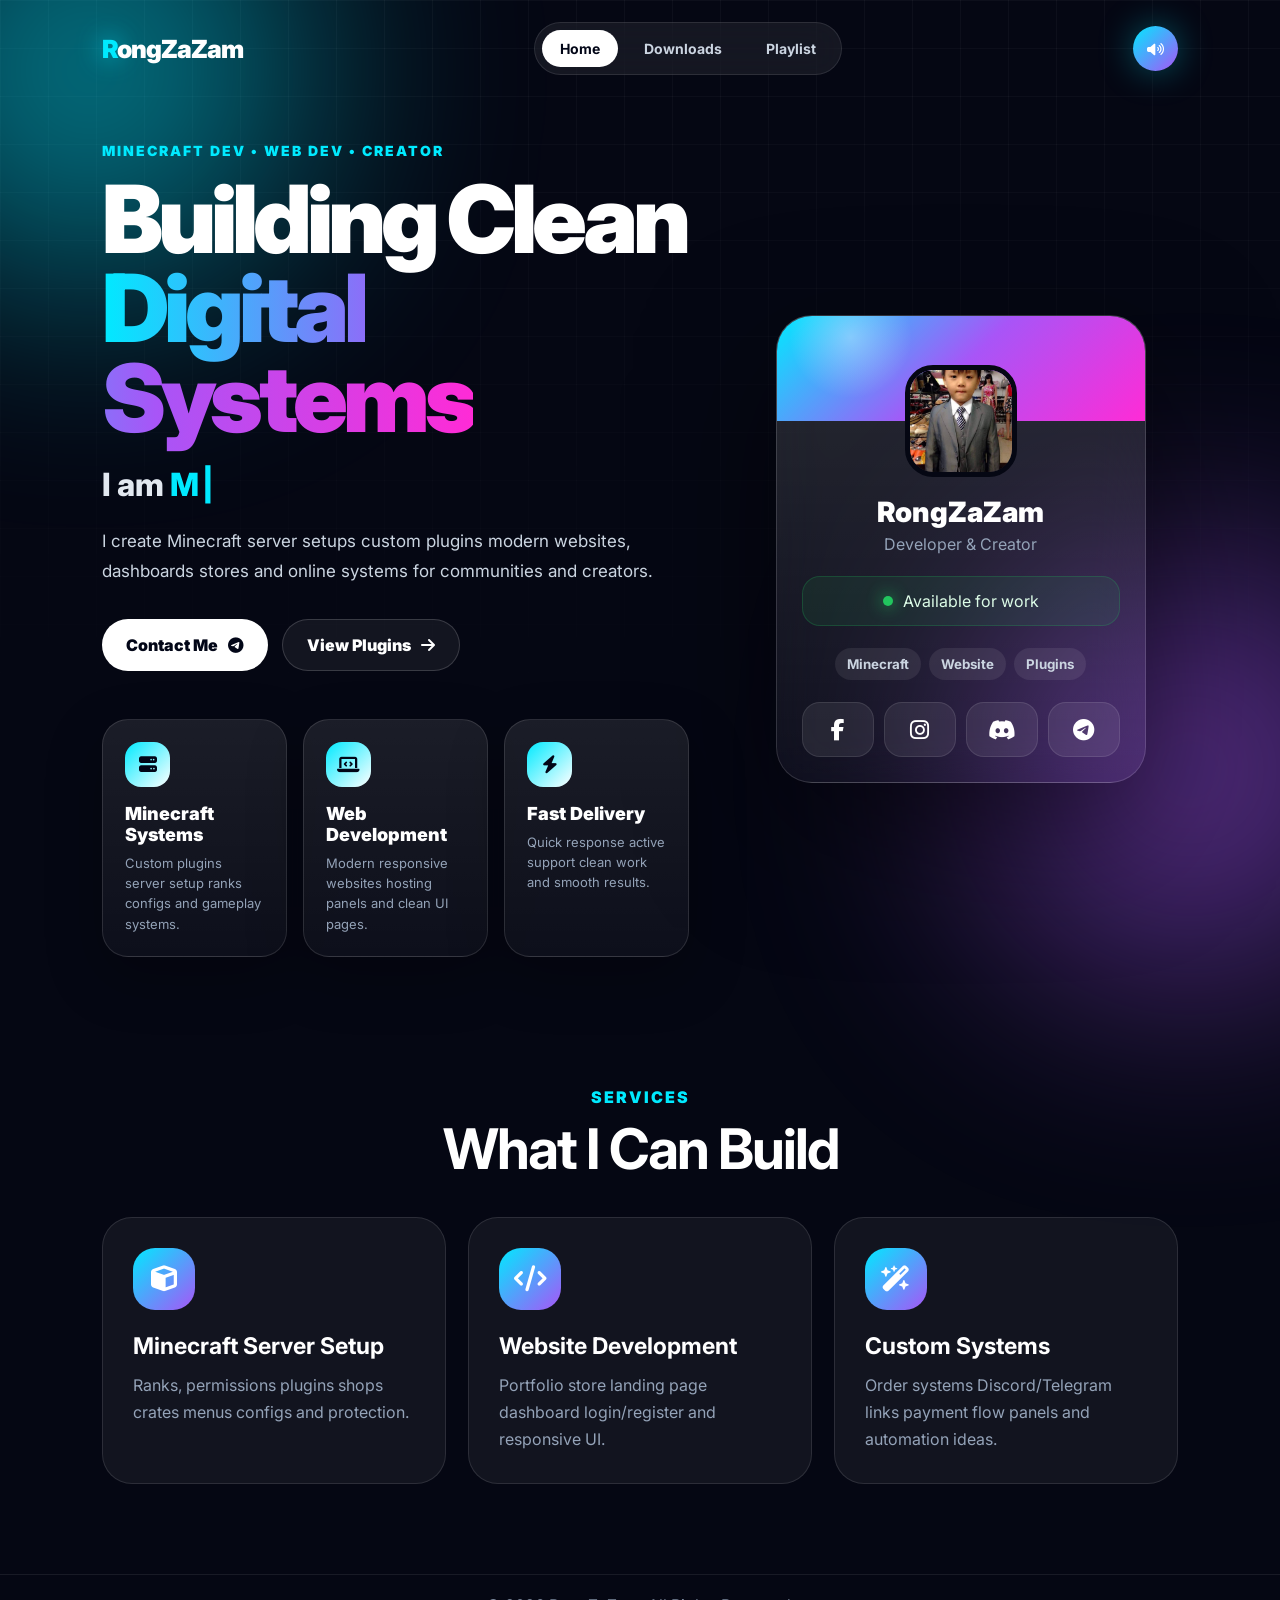
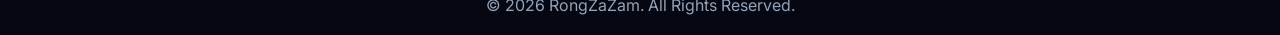
==== commit e41271e2: "Update index.html" ====
--- a/index.html
+++ b/index.html
@@ -15,7 +15,7 @@
 <div class="glow glow-1"></div>
 <div class="glow glow-2"></div>
 
-<audio id="bgMusic" src="song.mp3" loop autoplay></audio>
+<audio id="bgMusic" src="song.mp3" loop></audio>
 
 <div class="loader" id="loader">
     <div class="loader-box">
--- a/style.css
+++ b/style.css
@@ -17,6 +17,8 @@
     color: white;
     overflow-x: hidden;
 }
+
+/* BACKGROUND */
 
 .bg-grid {
     position: fixed;
@@ -51,6 +53,8 @@
     background: #a855f7;
 }
 
+/* LOADER */
+
 .loader {
     position: fixed;
     inset: 0;
@@ -88,8 +92,65 @@
 }
 
 @keyframes spin {
-    to { transform: rotate(360deg); }
-}
+    to {
+        transform: rotate(360deg);
+    }
+}
+
+/* INTRO MUSIC SCREEN */
+
+.intro-screen {
+    position: fixed;
+    inset: 0;
+    background: #050713;
+    display: flex;
+    align-items: center;
+    justify-content: center;
+    z-index: 9999;
+}
+
+.intro-box {
+    text-align: center;
+    padding: 25px;
+}
+
+.intro-box h1 {
+    font-size: clamp(42px, 8vw, 70px);
+    font-weight: 900;
+    margin-bottom: 10px;
+    background: linear-gradient(90deg, #00eaff, #a855f7);
+    -webkit-background-clip: text;
+    color: transparent;
+}
+
+.intro-box p {
+    color: #94a3b8;
+    margin-bottom: 25px;
+}
+
+#enterBtn {
+    border: none;
+    cursor: pointer;
+    padding: 16px 32px;
+    border-radius: 999px;
+    font-size: 16px;
+    font-weight: 800;
+    background: linear-gradient(135deg, #00eaff, #a855f7);
+    color: white;
+    transition: 0.25s ease;
+}
+
+#enterBtn:hover {
+    transform: translateY(-3px);
+}
+
+.intro-hide {
+    opacity: 0;
+    pointer-events: none;
+    transition: 0.4s ease;
+}
+
+/* NAVBAR */
 
 .navbar {
     width: 100%;
@@ -108,6 +169,7 @@
     font-size: 25px;
     font-weight: 900;
     letter-spacing: -1px;
+    white-space: nowrap;
 }
 
 .brand span {
@@ -134,6 +196,7 @@
     font-size: 14px;
     font-weight: 700;
     transition: 0.25s ease;
+    white-space: nowrap;
 }
 
 .nav-menu a:hover,
@@ -145,6 +208,7 @@
 .music-btn {
     width: 45px;
     height: 45px;
+    min-width: 45px;
     border: none;
     border-radius: 50%;
     cursor: pointer;
@@ -157,6 +221,8 @@
 .music-btn:hover {
     transform: translateY(-3px) scale(1.05);
 }
+
+/* HERO */
 
 .hero {
     min-height: calc(100vh - 100px);
@@ -207,7 +273,9 @@
 }
 
 @keyframes blink {
-    50% { opacity: 0; }
+    50% {
+        opacity: 0;
+    }
 }
 
 .hero-desc {
@@ -234,6 +302,7 @@
     transition: 0.25s ease;
     display: inline-flex;
     align-items: center;
+    justify-content: center;
     gap: 10px;
 }
 
@@ -252,6 +321,8 @@
 .secondary-btn:hover {
     transform: translateY(-5px);
 }
+
+/* STATS */
 
 .stats {
     display: grid;
@@ -298,6 +369,8 @@
     font-size: 13px;
     line-height: 1.55;
 }
+
+/* PROFILE CARD */
 
 .hero-right {
     display: flex;
@@ -413,6 +486,8 @@
     transform: translateY(-5px);
 }
 
+/* SERVICES */
+
 .services {
     padding: 60px 8% 90px;
 }
@@ -475,6 +550,8 @@
     color: #94a3b8;
     line-height: 1.7;
 }
+
+/* DOWNLOAD PAGE */
 
 .download-page {
     min-height: calc(100vh - 100px);
@@ -580,6 +657,107 @@
     opacity: 0.8;
 }
 
+/* PLAYLIST PAGE */
+
+.playlist-page {
+    min-height: calc(100vh - 100px);
+    padding: 70px 8% 90px;
+}
+
+.playlist-box {
+    max-width: 820px;
+    margin: 0 auto;
+    display: grid;
+    gap: 15px;
+}
+
+.song-item {
+    display: grid;
+    grid-template-columns: 58px 1fr 54px;
+    align-items: center;
+    gap: 16px;
+    padding: 17px 20px;
+    border-radius: 26px;
+    background: linear-gradient(180deg, rgba(255,255,255,0.09), rgba(255,255,255,0.035));
+    border: 1px solid rgba(255,255,255,0.12);
+    box-shadow: 0 18px 45px rgba(0,0,0,0.18);
+    transition: 0.25s ease;
+}
+
+.song-item:hover,
+.song-item.playing {
+    transform: translateY(-4px);
+    border-color: rgba(0,234,255,0.45);
+    box-shadow:
+        0 0 25px rgba(0,234,255,0.18),
+        0 20px 55px rgba(0,0,0,0.25);
+}
+
+.song-item span {
+    width: 50px;
+    height: 50px;
+    border-radius: 18px;
+    display: grid;
+    place-items: center;
+    background: linear-gradient(135deg, #00eaff, #a855f7);
+    color: white;
+    font-weight: 900;
+    font-size: 15px;
+}
+
+.song-item.playing span {
+    animation: pulseSong 1.2s infinite;
+}
+
+@keyframes pulseSong {
+    0% {
+        transform: scale(1);
+    }
+
+    50% {
+        transform: scale(1.08);
+    }
+
+    100% {
+        transform: scale(1);
+    }
+}
+
+.song-item h3 {
+    font-size: 18px;
+    margin-bottom: 4px;
+    color: white;
+}
+
+.song-item p {
+    color: #94a3b8;
+    font-size: 13px;
+}
+
+.song-play {
+    width: 50px;
+    height: 50px;
+    border: none;
+    border-radius: 50%;
+    cursor: pointer;
+    background: white;
+    color: #020617;
+    font-size: 16px;
+    transition: 0.25s ease;
+}
+
+.song-play:hover {
+    transform: scale(1.08);
+    background: #00eaff;
+}
+
+.song-item.playing .song-play {
+    background: linear-gradient(135deg, #00eaff, #a855f7);
+    color: white;
+}
+
+/* FOOTER */
+
 footer {
     padding: 20px;
     text-align: center;
@@ -587,6 +765,8 @@
     border-top: 1px solid rgba(255,255,255,0.08);
 }
 
+/* RESPONSIVE */
+
 @media(max-width: 1100px) {
     .stats {
         grid-template-columns: 1fr;
@@ -612,49 +792,94 @@
     .plugin-grid {
         grid-template-columns: 1fr;
     }
-}
-
-@media(max-width: 620px) {
+
+    .service-icon {
+        margin-left: auto;
+        margin-right: auto;
+    }
+}
+
+@media(max-width: 700px) {
     .navbar {
         padding: 16px 5%;
-        gap: 10px;
+        flex-wrap: wrap;
+        justify-content: center;
     }
 
     .brand {
-        font-size: 18px;
-    }
-
+        width: 100%;
+        text-align: center;
+        font-size: 20px;
+    }
+
+    .nav-menu {
+        order: 2;
+        overflow-x: auto;
+        max-width: 100%;
+    }
+
+    .music-btn {
+        position: absolute;
+        right: 5%;
+        top: 14px;
+        width: 38px;
+        height: 38px;
+        min-width: 38px;
+    }
+
+    .hero {
+        padding: 28px 5% 55px;
+    }
+
+    .hero-left h1 {
+        letter-spacing: -2.5px;
+    }
+
+    .primary-btn,
+    .secondary-btn {
+        width: 100%;
+    }
+
+    .profile-card {
+        width: 100%;
+    }
+
+    .services,
+    .download-page,
+    .playlist-page {
+        padding-left: 5%;
+        padding-right: 5%;
+    }
+
+    .page-header h1 {
+        letter-spacing: -2px;
+    }
+}
+
+@media(max-width: 520px) {
     .nav-menu a {
         padding: 8px 11px;
         font-size: 12px;
     }
 
-    .music-btn {
-        width: 38px;
-        height: 38px;
-    }
-
-    .hero {
-        padding: 28px 5% 55px;
-    }
-
-    .hero-left h1 {
-        letter-spacing: -2.5px;
-    }
-
-    .primary-btn,
-    .secondary-btn {
-        width: 100%;
-        justify-content: center;
-    }
-
-    .profile-card {
-        width: 100%;
-    }
-
-    .services,
-    .download-page {
-        padding-left: 5%;
-        padding-right: 5%;
-    }
-}
+    .song-item {
+        grid-template-columns: 46px 1fr 46px;
+        gap: 12px;
+        padding: 14px;
+        border-radius: 22px;
+    }
+
+    .song-item span,
+    .song-play {
+        width: 42px;
+        height: 42px;
+    }
+
+    .song-item h3 {
+        font-size: 16px;
+    }
+
+    .song-item p {
+        font-size: 12px;
+    }
+}
